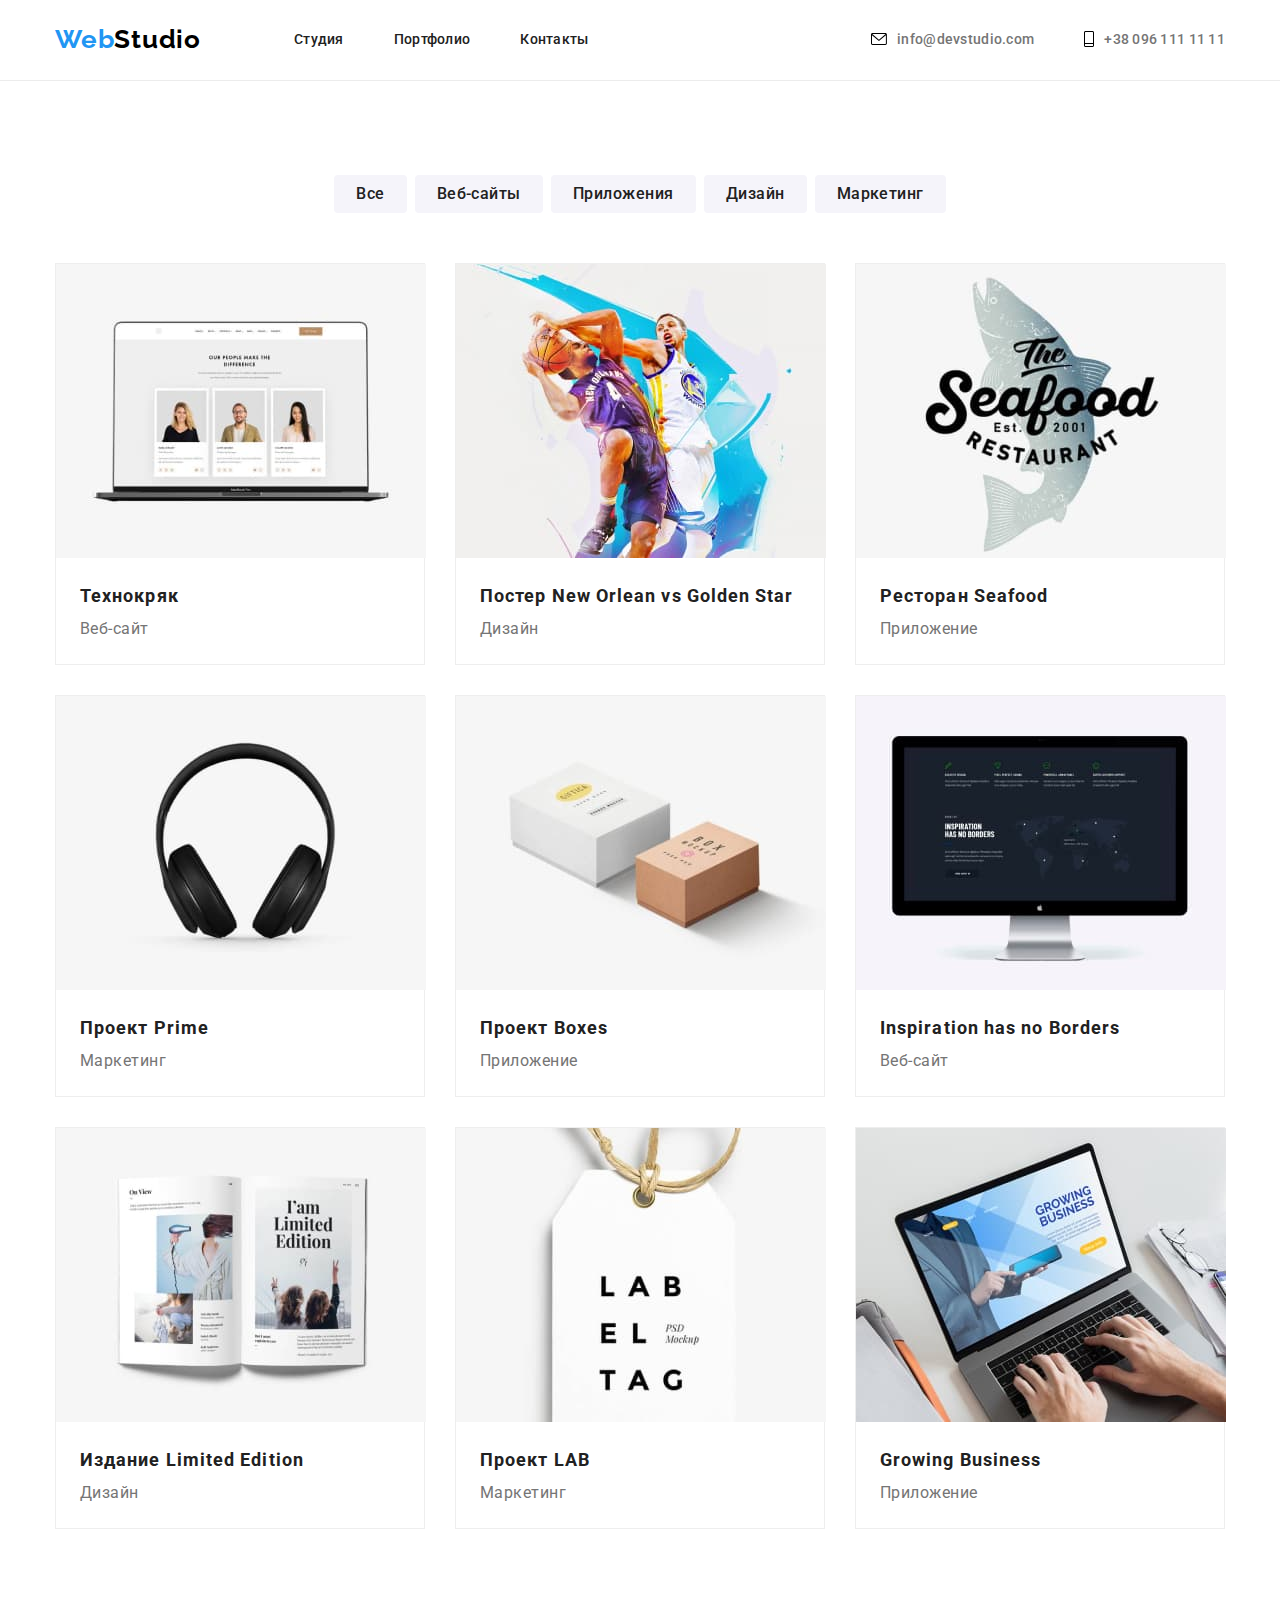
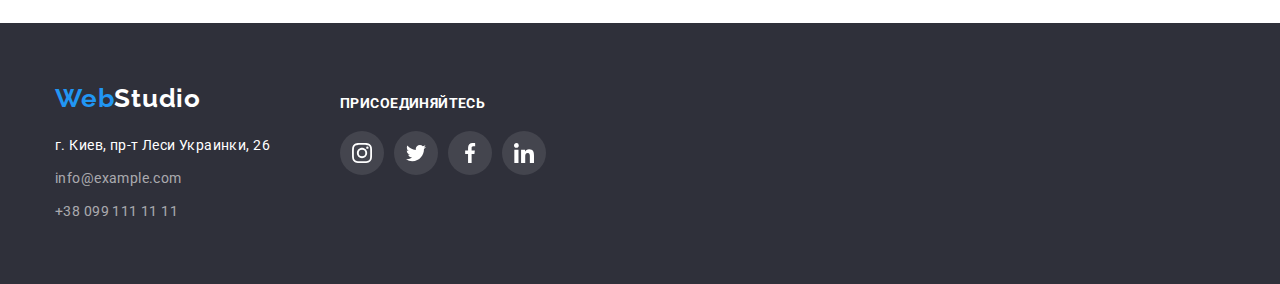
==== portfolio.html @ ef15be45 "проект" ====
<!DOCTYPE html>
<html lang="ru">
    <head>
        <meta charset="UTF-8">
    <meta name="viewport" content="width=device-width, initial-scale=1.0">
    <title>WebStudio</title>
    <link href="https://fonts.googleapis.com/css2?family=Raleway:wght@700&family=Roboto:wght@400;500;700;900&display=swap" rel="stylesheet">
    <link rel="stylesheet" href="https://cdnjs.cloudflare.com/ajax/libs/modern-normalize/1.0.0/modern-normalize.css"/>
    <link rel="stylesheet" href="./css/styles.css"/>
    </head>
<body>
    <!-- header -->
    <header class="header">
        <div class="conteiner">
            <nav class="navigation">
                <a class="header-logo link" href="./index.html" aria-label="логотип WebStudio"><span class="logo">Web</span>Studio</a>
                <ul class="navigation-list list">
                    <li class="navigation-list-item">
                        <a class="navigation-list-link link" href="./index.html">Студия</a>
                    </li>
                    <li class="navigation-list-item">
                        <a class="navigation-list-link link" href="./portfolio.html">Портфолио</a>
                    </li>
                    <li class="navigation-list-item">
                        <a class="navigation-list-link link" href="">Контакты</a>
                    </li>
                </ul>
            </nav>
            <address class="header-address address">
                <ul class="header-address-list list">
                    <li class="header-address-list-item">
                        <a class="header-address-list-link link" href="mailto:info@devstudio.com">
                            <div class="header-adress-link-conteiner">
                                <svg class="header-adress-link-mail-svg svg" width="16" height="12">
                                    <use href="./images/sprite.svg#mail"></use>
                                </svg>
                                info@devstudio.com</div></a>
                    </li>
                    <li class="header-address-list-item">
                        <a class="header-address-list-link link" href="tel:+380961111111">
                            <div  class="header-adress-link-conteiner">
                                <svg class="header-adress-link-phone-svg svg" width="10" height="16">
                                    <use href="./images/sprite.svg#phone"></use>
                                </svg>
                                +38 096 111 11 11</div></a>
                    </li>
                </ul>
            </address>
        </div>
    </header>
    <main>
        <!-- Portfolio -->
        <section class="portfolio">
            <div class="conteiner">
                <ul class="portfolio-navigation list">
                    <li class="portfolio-navigation-item">
                        <button class="portfolio-btn" type="button">
                            Все
                        </button>
                    </li>
                    <li class="portfolio-navigation-item">
                        <button class="portfolio-btn" type="button">
                            Веб-сайты
                        </button>
                    </li>
                    <li class="portfolio-navigation-item">
                        <button class="portfolio-btn" type="button">
                            Приложения
                        </button>
                    </li>
                    <li class="portfolio-navigation-item">
                        <button class="portfolio-btn" type="button">
                            Дизайн
                        </button>
                    </li>
                    <li class="portfolio-navigation-item">
                        <button class="portfolio-btn" type="button">
                            Маркетинг
                        </button>
                    </li>
                </ul>
                <ul class="portfolio-list list">
                    <li class="portfolio-list-item">
                        <a class="portfolio-list-link link" href="">
                            <img class="portfolio-list-img" src="./images/portfolio/portfolio-1.jpg" alt="Ноутбук">
                            <div class="portfolio-list-info">
                                <h3 class="portfolio-list-name">Технокряк</h3>
                                <p class="portfolio-list-work">Веб-сайт</p>
                            </div>
                            
                        </a>
                    </li>
                    <li class="portfolio-list-item">
                        <a class="portfolio-list-link link" href="">
                            <img class="portfolio-list-img" src="./images/portfolio/portfolio-2.jpg" alt="два баскетболиста">
                            <div class="portfolio-list-info">
                                <h3 class="portfolio-list-name">Постер New Orlean vs Golden Star</h3>
                                <p class="portfolio-list-work">Дизайн</p>
                            </div>
                           
                        </a>
                    </li>
                    <li class="portfolio-list-item">
                        <a class="portfolio-list-link link" href="">
                            <img class="portfolio-list-img" src="./images/portfolio/portfolio-3.jpg" alt="рыба с названием ресторана">
                            <div class="portfolio-list-info">
                                <h3 class="portfolio-list-name">Ресторан Seafood</h3>
                                <p class="portfolio-list-work">Приложение</p>
                            </div>
                            
                        </a>
                    </li>
                    <li class="portfolio-list-item">
                        <a class="portfolio-list-link link" href="">
                            <img class="portfolio-list-img" src="./images/portfolio/portfolio-4.jpg" alt="наушники">
                            <div class="portfolio-list-info">
                                <h3 class="portfolio-list-name">Проект Prime</h3>
                                <p class="portfolio-list-work">Маркетинг</p>
                            </div>
                            
                        </a>
                    </li>
                    <li class="portfolio-list-item">
                        <a class="portfolio-list-link link" href="">
                            <img class="portfolio-list-img" src="./images/portfolio/portfolio-5.jpg" alt="две коробочки">
                            <div class="portfolio-list-info">
                                <h3 class="portfolio-list-name">Проект Boxes</h3>
                                <p class="portfolio-list-work">Приложение</p>
                            </div>
                            
                        </a>
                    </li>
                    <li class="portfolio-list-item">
                        <a class="portfolio-list-link link" href="">
                            <img class="portfolio-list-img" src="./images/portfolio/portfolio-6.jpg" alt="монитор">
                            <div class="portfolio-list-info">
                                <h3 class="portfolio-list-name">Inspiration has no Borders</h3>
                                <p class="portfolio-list-work">Веб-сайт</p>
                            </div>
                           
                        </a>
                    </li>
                    <li class="portfolio-list-item">
                        <a class="portfolio-list-link link" href="">
                            <img class="portfolio-list-img" src="./images/portfolio/portfolio-7.jpg" alt="книга">
                            <div class="portfolio-list-info">
                                <h3 class="portfolio-list-name">Издание Limited Edition</h3>
                                <p class="portfolio-list-work">Дизайн</p>
                            </div>
                            
                        </a>
                    </li>
                    <li class="portfolio-list-item">
                        <a class="portfolio-list-link link" href="">
                            <img class="portfolio-list-img" src="./images/portfolio/portfolio-8.jpg" alt="подвеска с надписью">
                            <div class="portfolio-list-info">
                                <h3 class="portfolio-list-name">Проект LAB</h3>
                                <p class="portfolio-list-work">Маркетинг</p>
                            </div>
                            
                        </a>
                    </li>
                    <li class="portfolio-list-item">
                        <a class="portfolio-list-link link" href="">
                            <img class="portfolio-list-img" src="./images/portfolio/portfolio-9.jpg" alt="пользователь работает за ноутбуком">
                            <div class="portfolio-list-info">
                                <h3 class="portfolio-list-name">Growing Business</h3>
                                <p class="portfolio-list-work">Приложение</p>
                            </div>
              
                        </a>
                    </li>
                </ul>
    
    
            </div>
           
        </section>
    </main>
    <!-- footer -->
    <footer class="footer">
        <div class="conteiner">
            <div class="footer-logo-addres">
                <a class="footer-logo link" href="./index.html" aria-label="логотип WebStudio"><span class="logo">Web</span>Studio</a>
                <address class="footer-addres address">
                    <ul class="footer-list list">
                        <li class="footer-list-item">
                            <p class="footer-list-map">г. Киев, пр-т Леси Украинки, 26</p>
                        </li>
                        <li class="footer-list-item">
                            <a class="footer-list-link link" href="mailto:info@example.com">info@example.com</a>
                        </li>
                        <li class="footer-list-item">
                            <a class="footer-list-link link" href="tel:+380991111111">+38 099 111 11 11</a>
                        </li>
                    </ul>
                </address>
            </div>
           
            <div class="footer-social-icon">
                <h3 class="footer-social-icon-title">Присоединяйтесь</h3>
                <ul class="footer-social-icon-list list">
                    <li class="footer-social-icon-item">
                        <a class="footer-social-icon-link" href="https://www.instagram.com/">
                            <svg class="footer-social-icon-svg">
                                <use href="./images/sprite.svg#instagram"></use>
                            </svg>
                        </a>
                    </li>
                    <li class="footer-social-icon-item">
                        <a class="footer-social-icon-link" href="https://twitter.com/">
                            <svg class="footer-social-icon-svg">
                                <use href="./images/sprite.svg#twitter"></use>
                            </svg>
                        </a>
                    </li>
                    <li class="footer-social-icon-item">
                        <a class="footer-social-icon-link" href="https://facebook.com/">
                            <svg class="footer-social-icon-svg">
                                <use href="./images/sprite.svg#facebook"></use>
                            </svg>
                        </a>
                    </li>
                    <li class="footer-social-icon-item">
                        <a class="footer-social-icon-link" href="https://www.linkedin.com/">
                            <svg class="footer-social-icon-svg">
                                <use href="./images/sprite.svg#linkedin"></use>
                            </svg>
                        </a>
                    </li>
                </ul>

            </div>
        </div>
   
    </footer>
</body>
</html>
---- css/styles.css ----
*,
*::before,
*::after{
    margin:0;
    padding:0;
}
:root{
    --primary-text-color: #757575;
    --title-text-color: #212121;
    --accent-color: #2196F3;
    --main-font: "Roboto";
    --logo-font: "Raleway";
}
img{
    display: block;
}
body{
    font-family: var(--main-font), sans-serif;
    font-style: normal;
}
.link{
    text-decoration: none;
}
.list{
    list-style: none;
}
.address{
    font-style: normal;
}
.conteiner{
    width: 1200px;
    padding: 0px 15px;
    margin:0 auto;
}
/* <!------- Header ------> */
.header{
    padding-top: 24px;
    padding-bottom: 25px;
}
.header .conteiner{
    display: flex;
    align-items: center;
}
.navigation{
    display: flex;
    align-items: center;
}
.navigation-list{
    display: flex;
}
.header-logo{
font-family: var(--logo-font);
font-weight: 700;
font-size: 26px;
line-height: 1.192;
letter-spacing: 0.03em;
color: #000000;

margin-right: 93px;
}
.logo{
    color: var(--accent-color);
}
.navigation-list-item:not(:last-child){
    margin-right: 50px;
}
.navigation-list-link{
font-weight: 500;
font-size: 14px;
line-height: 1.143;
letter-spacing: 0.02em;
color: var(--title-text-color);
}
.navigation-list-link:hover,
.navigation-list-link:focus,
.header-address-list-link:hover,
.header-address-list-link:focus{
    color: var(--accent-color);
}
.header-address-list-link:hover .svg,
.header-address-list-link:focus .svg{
    fill: var(--accent-color);
}
.header-address{
    margin-left: auto;
}
.header-address-list{
    display: flex;
}
.header-address-list-item:not(:last-child){
margin-right: 50px;
}
.header-adress-link-conteiner{
    display: flex;
    align-items: center;
}
.header-address-list-link{
font-weight: 500;
font-size: 14px;
line-height: 1.143;
letter-spacing: 0.02em;
color: var(--primary-text-color);
}
.svg{
    margin-right: 10px;
}
/* <!------- End Header ------>  */
/* <!------- Hero ------>  */
.hero{
    background-color: #2F303A;
    background-image: linear-gradient(rgba(47, 48, 58, 0.4),rgba(47, 48, 58, 0.4)),url(../images/hero/bg.jpg);
    padding: 200px 0px;

}
.hero .conteiner{
    display: flex;
    flex-direction: column;
}
.hero-title{
font-weight: 900;
font-size: 44px;
line-height: 1.364;
text-align: center;
letter-spacing: 0.06em;
text-transform: uppercase;
color: #ffffff ;
}
.modal-btn{
padding: 8px 28px;
margin-top: 30px;

font-family: var(--main-font);
font-style: normal;
font-weight: 700;
font-size: 16px;
line-height: 1.875;
align-self: center;
text-align: center;
letter-spacing: 0.06em;
color: #ffffff;

min-width: 200px;
height: 50px;
background-color: var(--accent-color);

box-shadow: 0px 4px 4px rgba(0, 0, 0, 0.15);
border-radius: 4px;
}
/* <!-------End Hero ------>  */
/* <!------- Advantages ------>  */
.advantages{
    padding:94px 0;
}
.advantages-list{
    display: flex;
}
.advantages-list-item{
    width: 270px;
}
.advantages-list-item:not(:last-child){
margin-right: 30px;
}
.advantages-list-item::before{
    content:"";
    display: block;
    width: 100%;
    height: 120px;
    background-repeat: no-repeat;
    background-position: center;
    background-color: #F5F4FA;
    border-radius: 4px;
    margin-bottom: 30px;
}
.item-one::before{
    background-image: url(../images/advantages/advantages1.svg);
}
.item-two::before{
    background-image: url(../images/advantages/advantages2.svg);
}
.item-three::before{
    background-image: url(../images/advantages/advantages3.svg);
}
.item-four::before{
    background-image: url(../images/advantages/advantages4.svg);
}
.advantages-list-title{
font-weight: 700;
font-size: 14px;
line-height: 1.143;
letter-spacing: 0.03em;
text-transform: uppercase;
color: var(--title-text-color);
}
.advantages-list-about{
margin-top: 10px;
font-weight: 400;
font-size: 14px;
line-height: 1.714;
letter-spacing: 0.03em;
color: var(--primary-text-color);

}
/* <!------- End Advantages ------>  */

/* <!------- Our-work ------>  */
.our-work{
    padding-bottom: 86px;
}
.our-work-title{
font-weight: 700;
font-size: 36px;
line-height: 1.167;
text-align: center;
letter-spacing: 0.03em;
color: var(--title-text-color);

margin-bottom: 50px;
}
.our-work-list{
    display: flex;
}
.our-work-item:not(:last-child){
margin-right: 30px;
}
/* <!------- End Our-work ------>  */
/* <!------- Our-team ------>  */
.our-team{
    padding-bottom: 86px;
    padding-top: 102px;
    background-color: #F5F4FA;
}
.our-team-title{
font-weight: 700;
font-size: 36px;
line-height: 1.167;
text-align: center;
letter-spacing: 0.03em;
color: var(--title-text-color);

margin-bottom: 50px;
}
.our-team-list{
    display: flex;
}
.our-team-list-item{
box-shadow: 0px 1px 3px rgba(0, 0, 0, 0.12), 0px 1px 1px rgba(0, 0, 0, 0.14), 0px 2px 1px rgba(0, 0, 0, 0.2);
border-radius: 0px 0px 4px 4px;
    
}
.our-team-list-item:not(:last-child){
    margin-right: 30px;
}
.our-team-info{
    padding: 30px 32px;
    background-color: #fff;
}
.our-team-list-name{
font-weight: 500;
font-size: 16px;
line-height: 1.188;
text-align: center;
letter-spacing: 0.03em;

color: var(--title-text-color);

margin-bottom: 10px;

}
.our-team-list-position{
font-weight: 400;
font-size: 16px;
line-height: 1.188;
text-align: center;
letter-spacing: 0.03em;
margin-bottom: 16px;

color: var(--primary-text-color);

}
.our-team-social-icon-link{
    display: flex;
    justify-content: center;
    align-items: center;
    width: 44px;
    height:44px;
    border-radius: 50%;
   
}
.our-team-social-icon-list{
    display: flex;
    justify-content: space-between;
}
  .social-icon{
      width: 20px;
      height: 20px;
      fill: #AFB1B8;
  }
  .our-team-social-icon-link:hover,
  .our-team-social-icon-link:focus{
      background-color: var(--accent-color);
  }
  .our-team-social-icon-link:hover .social-icon,
  .our-team-social-icon-link:focus .social-icon{
      fill: #fff;
  }

 /* <!------- End Our-team ------>  */

  /* <!------- Client ------>  */
.client{
    padding: 94px 0px;
}
.client-title{
font-weight: 700;
font-size: 36px;
line-height: 1.167;
text-align: center;
letter-spacing: 0.03em;
margin-bottom: 50px;
color: var(--title-text-color);

}
.client-list{
    display:flex;
    justify-content: space-between;
}
.client-item-link{
    display: flex;
    justify-content: center;
    align-items: center;
    border: 1px solid #AFB1B8;
    border-radius: 4px;
    width: 170px;
    height: 90px;
}
.client-item-link:hover,
.client-item-link:focus{
    border: 1px solid var(--accent-color);
}
.client-item-link:hover .client-item-svg,
.client-item-link:focus .client-item-svg{
fill: var(--accent-color);
}

  /* <!------- End Client ------>  */
  /* <!------- Portfolio ------>  */
  .portfolio{
      padding: 94px 0px;
      border-top: 1px solid #ECECEC;
      /* background-color: #E5E5E5;; */
  }
  .portfolio-navigation{
      display:flex;
      justify-content: center;
      margin-bottom: 50px;
  }
  .portfolio-navigation-item:not(:last-child){
      margin-right: 8px;

  }
 .portfolio-btn{
    padding: 6px 22px;
    font-family: Roboto;
    font-style: normal;
    font-weight: 500;
    font-size: 16px;
    line-height: 1.625;
    text-align: center;
    letter-spacing: 0.03em;
    color: var(--title-text-color);

    /* min-width: 145px;
    height: 38px; */
    background-color: #F5F4FA;
    border-radius: 4px;
    border: none;
 }
 .portfolio-btn:hover,
 .portfolio-btn:focus{
     color: #ffffff;
     background-color: var(--accent-color);

 }
 .portfolio-list{
     display: flex;
     flex-wrap: wrap;
 }
 .portfolio-list-item{
     width: 370px;
     background-color: #FFFFFF;
    border: 1px solid #EEEEEE;
    box-sizing: border-box;
 }
 .portfolio-list-item:hover{
    box-shadow: 0px 1px 1px rgba(0, 0, 0, 0.12), 0px 4px 4px rgba(0, 0, 0, 0.06), 1px 4px 6px rgba(0, 0, 0, 0.16);
 }
 .portfolio-list-item:nth-child(-n+6){
     margin-bottom: 30px;
 }
 .portfolio-list-item:not(:nth-child(3n)){
     margin-right: 30px;
 }
 .portfolio-list-info{
     width: 100%;
     padding: 20px 24px;
 }
 .portfolio-list-name{
    font-weight: 700;
    font-size: 18px;
    line-height: 2;
    letter-spacing: 0.06em;
    color: var(--title-text-color);
 }
 .portfolio-list-work{
    font-weight: 400;
    font-size: 16px;
    line-height: 1.875;
    letter-spacing: 0.03em;
    color: var(--primary-text-color);
      
 }
   /* <!------- End Portfolio ------>  */
 /* <!------- Footer ------>  */
 .footer{
     background-color: #2F303A;
     padding: 60px 0px;
 }
.footer .conteiner{
    display: flex;
}
.footer-logo{
font-family: var(--logo-font);
font-style: normal;
font-weight: 700;
font-size: 26px;
line-height: 1.192;
letter-spacing: 0.03em;
color: white;
}
.footer-list{
    display: flex;
    flex-direction: column;
    margin-top:20px
}
.footer-list-item:not(:last-child){
margin-bottom: 9px;
}
.footer-list-map{
font-weight: 400;
font-size: 14px;
line-height: 1.714;
letter-spacing: 0.03em;
color:#ffffff;

}
.footer-list-link{
font-weight: 400;
font-size: 14px;
line-height: 1.714;
letter-spacing: 0.03em;
color: rgba(255, 255, 255, 0.6);

}
.footer-social-icon{
    margin-top: 12px;
    margin-left: 70px;
}
.footer-social-icon-list{
    display: flex;
}
.footer-social-icon-title{
font-weight: 700;
font-size: 14px;
line-height: 1.143;
letter-spacing: 0.03em;
text-transform: uppercase;

color: #FFFFFF;
margin-bottom: 20px;
}
.footer-social-icon-link{
    display: flex;
    justify-content: center;
    align-items: center;
    width: 44px;
    height: 44px;
    border-radius: 50%;
    background-color: rgba(255, 255, 255, 0.1);
}
.footer-social-icon-item:not(:last-child){
    margin-right: 10px;
}
.footer-social-icon-svg{
    width: 20px;
    height: 20px;
    fill: #fff;
}
.footer-social-icon-link:hover,
.footer-social-icon-link:focus{
    background-color:var(--accent-color);
}
 /* <!------- End Footer ------>  */
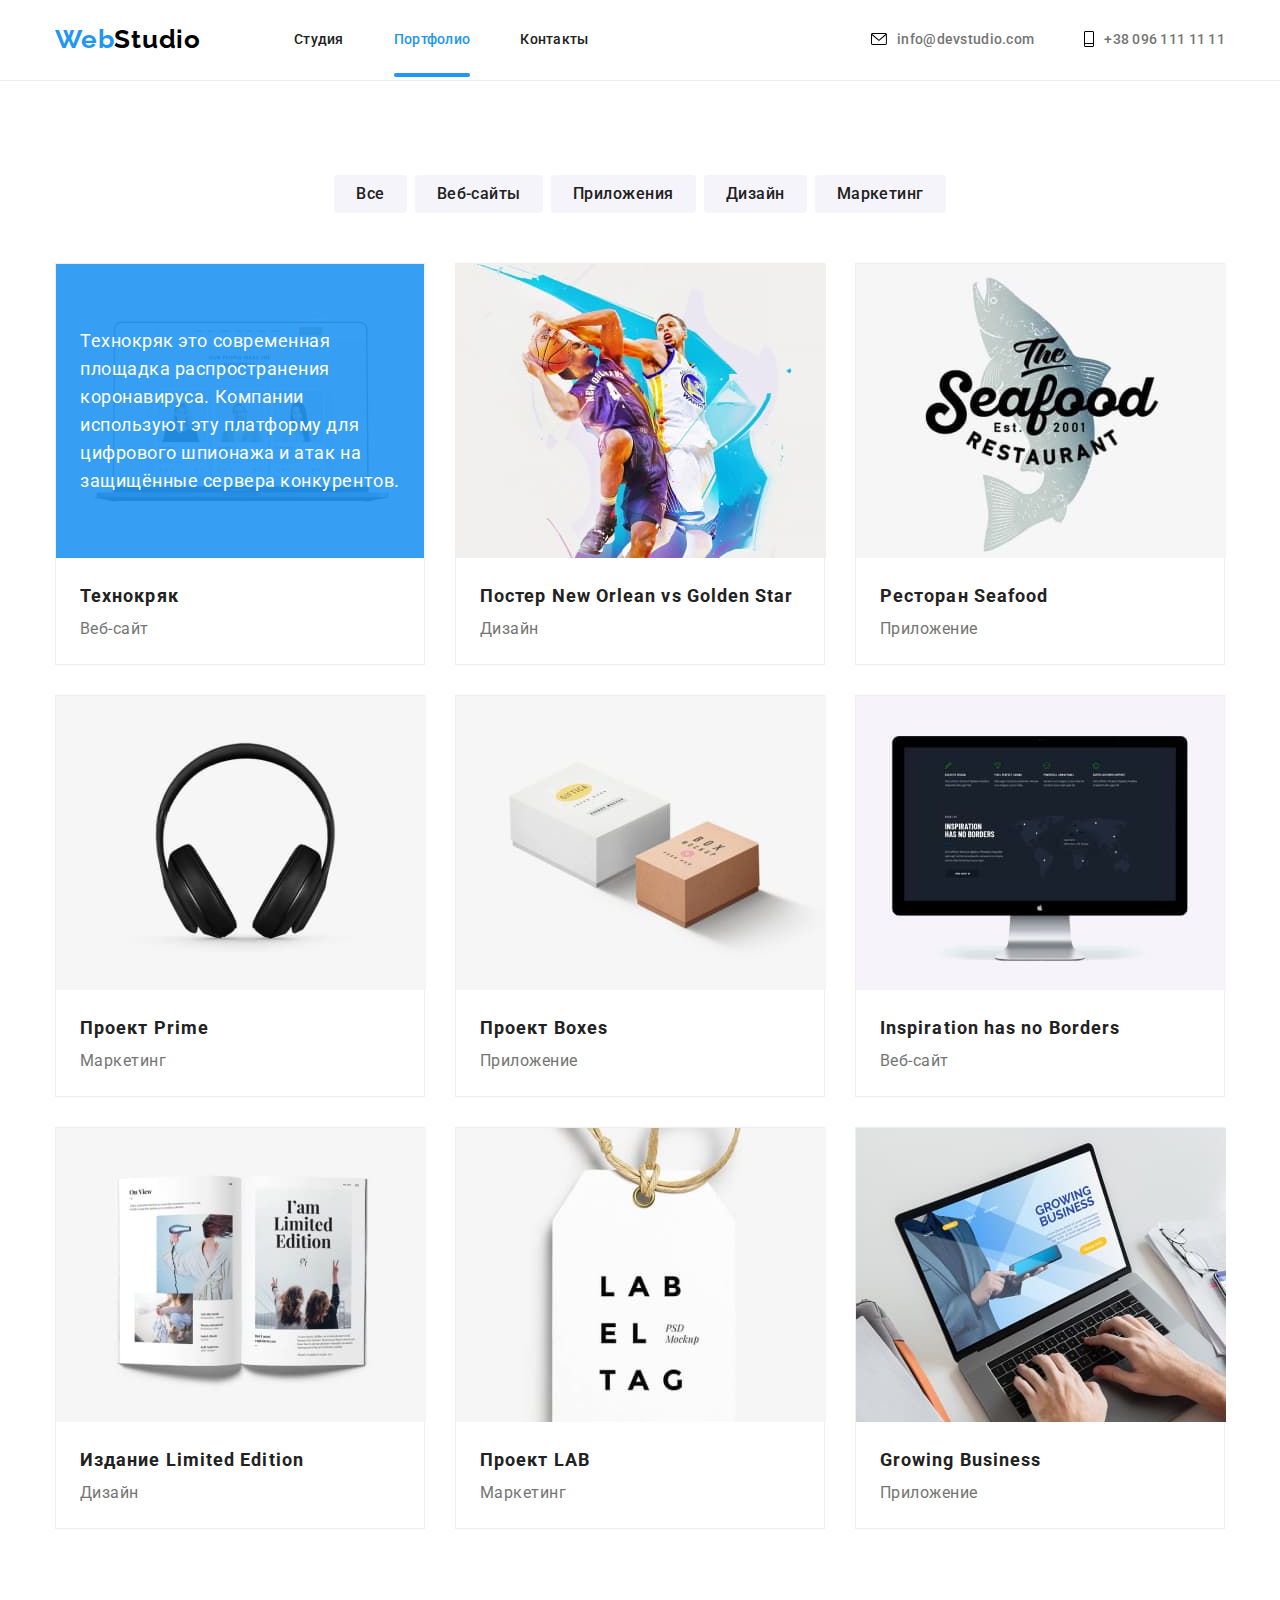
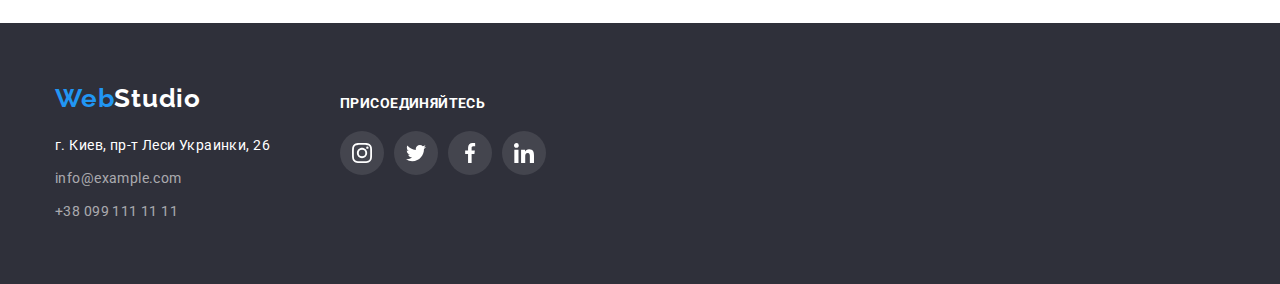
==== commit 07b27485: "первый вебинар" ====
--- a/portfolio.html
+++ b/portfolio.html
@@ -19,7 +19,7 @@
                         <a class="navigation-list-link link" href="./index.html">Студия</a>
                     </li>
                     <li class="navigation-list-item">
-                        <a class="navigation-list-link link" href="./portfolio.html">Портфолио</a>
+                        <a class="navigation-list-link link current" href="./portfolio.html">Портфолио</a>
                     </li>
                     <li class="navigation-list-item">
                         <a class="navigation-list-link link" href="">Контакты</a>
@@ -82,7 +82,11 @@
                 <ul class="portfolio-list list">
                     <li class="portfolio-list-item">
                         <a class="portfolio-list-link link" href="">
-                            <img class="portfolio-list-img" src="./images/portfolio/portfolio-1.jpg" alt="Ноутбук">
+                            <div class="portfolio-overlay">
+                                <img class="portfolio-list-img" src="./images/portfolio/portfolio-1.jpg" alt="Ноутбук">
+                                <p class="portfolio-overlay-text">Технокряк это современная площадка распространения коронавируса. Компании используют эту платформу для цифрового шпионажа и атак на защищённые сервера конкурентов.</p>
+                            </div>
+                            
                             <div class="portfolio-list-info">
                                 <h3 class="portfolio-list-name">Технокряк</h3>
                                 <p class="portfolio-list-work">Веб-сайт</p>
--- a/css/styles.css
+++ b/css/styles.css
@@ -65,6 +65,7 @@
     margin-right: 50px;
 }
 .navigation-list-link{
+position: relative;
 font-weight: 500;
 font-size: 14px;
 line-height: 1.143;
@@ -80,6 +81,19 @@
 .header-address-list-link:hover .svg,
 .header-address-list-link:focus .svg{
     fill: var(--accent-color);
+}
+.current{
+    color: var(--accent-color);
+}
+.current::after{
+    display: block;
+    position: absolute;
+    bottom: -30px;
+    content: "";
+    width: 100%;
+    height: 4px;
+    background-color: var(--accent-color);
+    border-radius: 2px
 }
 .header-address{
     margin-left: auto;
@@ -221,6 +235,24 @@
 }
 .our-work-item:not(:last-child){
 margin-right: 30px;
+}
+.our-work-item-box{
+    position: relative;
+}
+.our-work-item-title{
+position: absolute;
+left: 0px;
+bottom: 0px;
+width: 100%;
+font-weight: 700;
+font-size: 14px;
+line-height: 1.143;
+text-align: center;
+letter-spacing: 0.03em;
+text-transform: uppercase;
+padding: 27px 0px;
+background-color: rgba(47, 48, 58, 0.8);
+color: #fff;
 }
 /* <!------- End Our-work ------>  */
 /* <!------- Our-team ------>  */
@@ -400,6 +432,25 @@
  .portfolio-list-item:not(:nth-child(3n)){
      margin-right: 30px;
  }
+ .portfolio-overlay{
+     position: relative;
+ }
+ .portfolio-overlay-text{
+     position: absolute;
+     left: 0px;
+     top: 0px;
+     padding: 63px 24px;
+     width: 100%;
+     height: 100%;
+     background-color: rgba(33, 150, 243, 0.9);
+
+    
+     font-weight: 400;
+     font-size: 18px;
+     line-height: 1.556;
+     letter-spacing: 0.03em;
+     color: #FFFFFF;
+    }
  .portfolio-list-info{
      width: 100%;
      padding: 20px 24px;
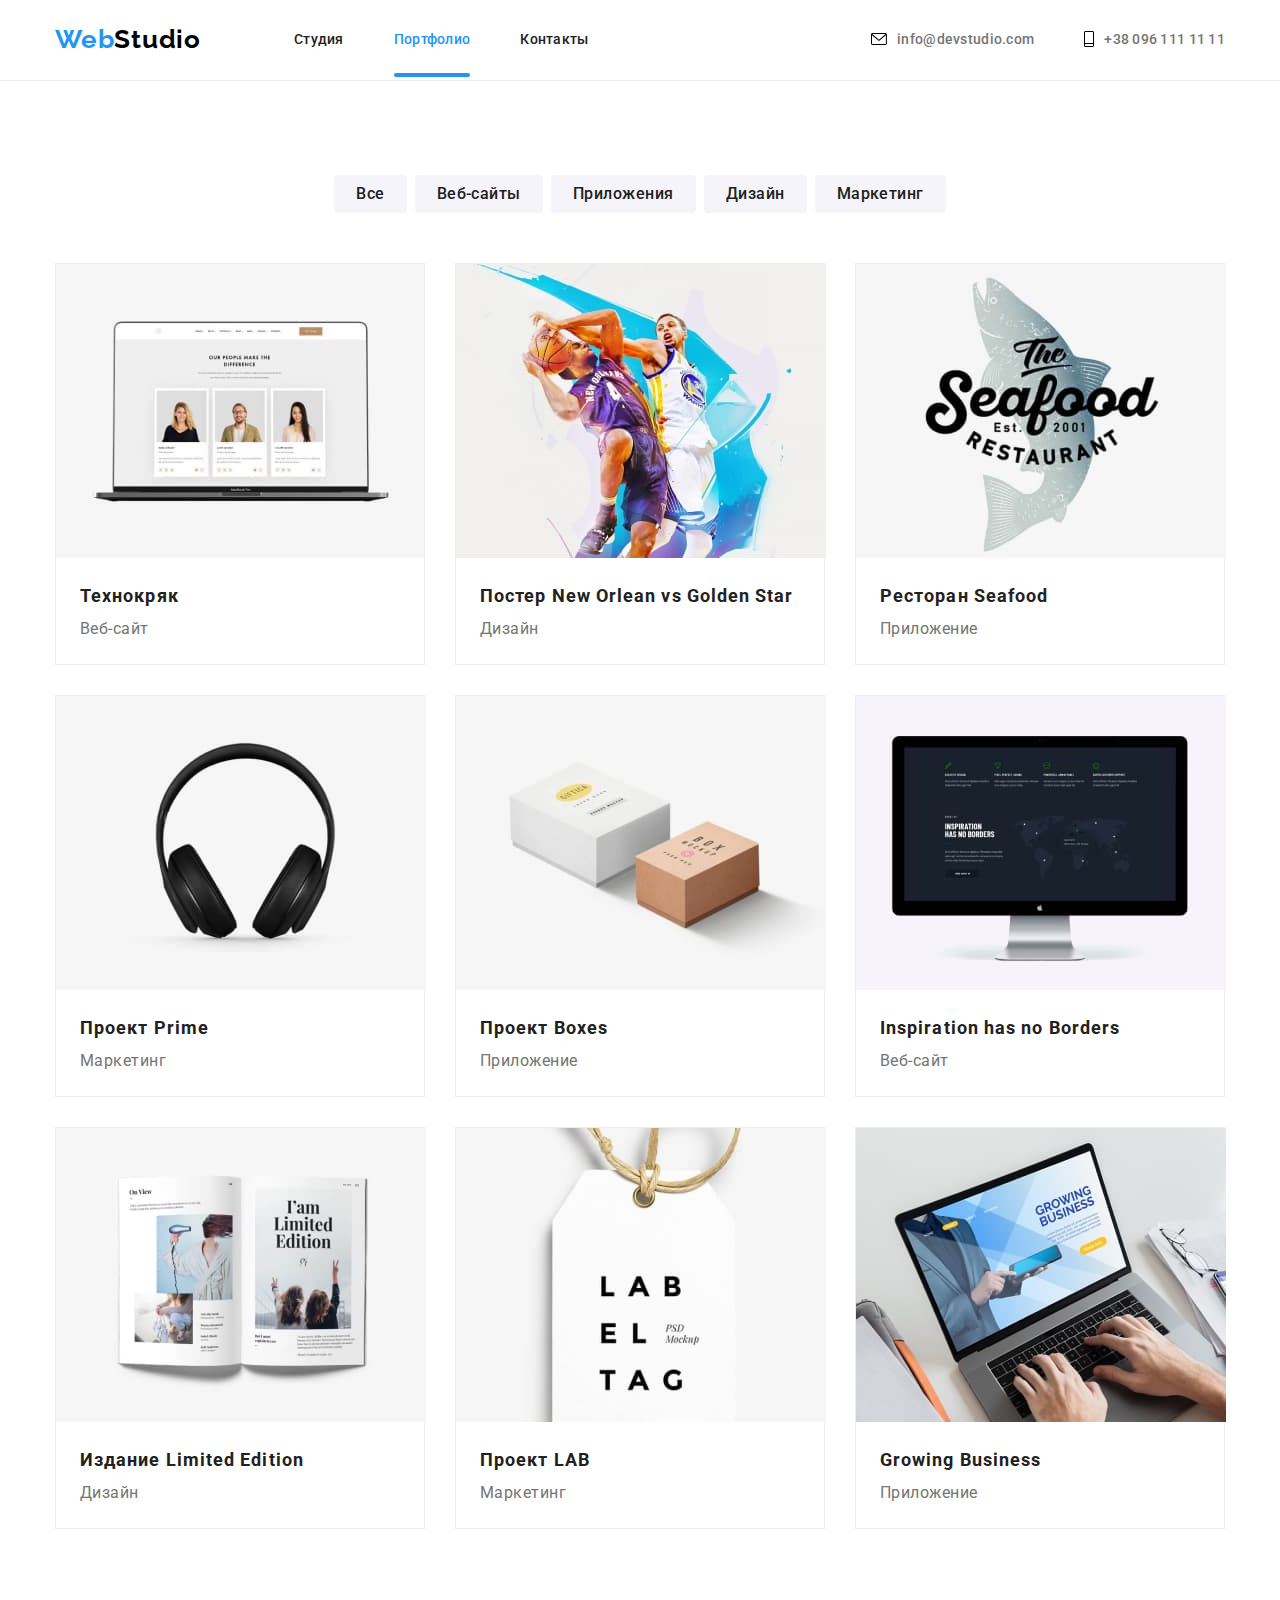
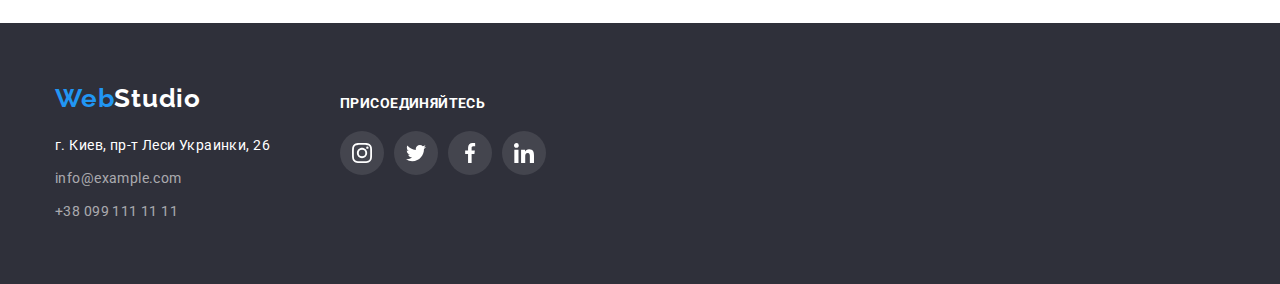
==== commit 61006b24: "Дз5" ====
--- a/portfolio.html
+++ b/portfolio.html
@@ -80,7 +80,7 @@
                     </li>
                 </ul>
                 <ul class="portfolio-list list">
-                    <li class="portfolio-list-item">
+                    <li class="portfolio-list-item tehno">
                         <a class="portfolio-list-link link" href="">
                             <div class="portfolio-overlay">
                                 <img class="portfolio-list-img" src="./images/portfolio/portfolio-1.jpg" alt="Ноутбук">
@@ -238,5 +238,6 @@
         </div>
    
     </footer>
+    
 </body>
 </html>--- a/css/styles.css
+++ b/css/styles.css
@@ -71,6 +71,9 @@
 line-height: 1.143;
 letter-spacing: 0.02em;
 color: var(--title-text-color);
+transition-property: color;
+transition-duration: 250ms;
+transition-timing-function: cubic-bezier (0.4, 0, 0.2, 1);
 }
 .navigation-list-link:hover,
 .navigation-list-link:focus,
@@ -114,9 +117,15 @@
 line-height: 1.143;
 letter-spacing: 0.02em;
 color: var(--primary-text-color);
+transition-property: color;
+transition-duration: 250ms;
+transition-timing-function: cubic-bezier (0.4, 0, 0.2, 1);
 }
 .svg{
     margin-right: 10px;
+    transition-property: fill;
+    transition-duration: 250ms;
+    transition-timing-function: cubic-bezier (0.4, 0, 0.2, 1);
 }
 /* <!------- End Header ------>  */
 /* <!------- Hero ------>  */
@@ -316,6 +325,9 @@
     width: 44px;
     height:44px;
     border-radius: 50%;
+    transition-property: background-color;
+    transition-duration: 250ms;
+    transition-timing-function: cubic-bezier (0.4, 0, 0.2, 1);
    
 }
 .our-team-social-icon-list{
@@ -326,6 +338,9 @@
       width: 20px;
       height: 20px;
       fill: #AFB1B8;
+      transition-property: fill;
+      transition-duration: 250ms;
+      transition-timing-function: cubic-bezier (0.4, 0, 0.2, 1);
   }
   .our-team-social-icon-link:hover,
   .our-team-social-icon-link:focus{
@@ -364,6 +379,14 @@
     border-radius: 4px;
     width: 170px;
     height: 90px;
+    transition-property: border;
+    transition-duration: 250ms;
+    transition-timing-function: cubic-bezier (0.4, 0, 0.2, 1);
+}
+.client-item-svg{
+    transition-property: fill;
+    transition-duration: 250ms;
+    transition-timing-function: cubic-bezier (0.4, 0, 0.2, 1);
 }
 .client-item-link:hover,
 .client-item-link:focus{
@@ -406,6 +429,9 @@
     background-color: #F5F4FA;
     border-radius: 4px;
     border: none;
+    transition-property: color, background-color;
+    transition-duration: 250ms;
+    transition-timing-function: cubic-bezier (0.4, 0, 0.2, 1);
  }
  .portfolio-btn:hover,
  .portfolio-btn:focus{
@@ -422,6 +448,9 @@
      background-color: #FFFFFF;
     border: 1px solid #EEEEEE;
     box-sizing: border-box;
+    transition-property: box-shadow;
+    transition-duration: 250ms;
+    transition-timing-function: cubic-bezier (0.4, 0, 0.2, 1);
  }
  .portfolio-list-item:hover{
     box-shadow: 0px 1px 1px rgba(0, 0, 0, 0.12), 0px 4px 4px rgba(0, 0, 0, 0.06), 1px 4px 6px rgba(0, 0, 0, 0.16);
@@ -434,6 +463,7 @@
  }
  .portfolio-overlay{
      position: relative;
+     overflow: hidden;
  }
  .portfolio-overlay-text{
      position: absolute;
@@ -450,7 +480,17 @@
      line-height: 1.556;
      letter-spacing: 0.03em;
      color: #FFFFFF;
+
+     transition-property: transform;
+     transition-duration: 250ms;
+     transition-timing-function: cubic-bezier (0.4, 0, 0.2, 1);
+     transform: translateY(100%);
     }
+    .tehno:hover .portfolio-overlay-text{
+      
+        transform: translateY(0);
+    }
+
  .portfolio-list-info{
      width: 100%;
      padding: 20px 24px;
@@ -537,6 +577,9 @@
     height: 44px;
     border-radius: 50%;
     background-color: rgba(255, 255, 255, 0.1);
+    transition-property: background-color;
+    transition-duration: 250ms;
+    transition-timing-function: cubic-bezier (0.4, 0, 0.2, 1);
 }
 .footer-social-icon-item:not(:last-child){
     margin-right: 10px;
@@ -550,4 +593,48 @@
 .footer-social-icon-link:focus{
     background-color:var(--accent-color);
 }
- /* <!------- End Footer ------>  */+ /* <!------- End Footer ------>  */
+ /* <!------- Modal ------>  */
+ .backdrop{
+     position:fixed;
+     width: 100%;
+     height: 100%;
+     background-color: rgba(0, 0, 0, 0.2);
+     top: 0;
+     left: 0;
+     transition-property: all;
+    transition-duration: 250ms;
+    transition-timing-function: cubic-bezier (0.4, 0, 0.2, 1);
+ }
+ .modal{
+     position: absolute;
+     top: 50%;
+     left: 50%;
+     transform: translate(-50%,-50%);
+     width: 528px;
+     height: 581px;
+     background-color: #FFFFFF;
+    box-shadow: 0px 1px 3px rgba(0, 0, 0, 0.12), 0px 1px 1px rgba(0, 0, 0, 0.14), 0px 2px 1px rgba(0, 0, 0, 0.2);
+    border-radius: 4px;
+
+ }
+ .close-btn{
+     position: absolute;
+     top: 8px;
+     right: 8px;
+    display: flex;
+    justify-content: center;
+    align-items: center;
+    width: 30px;
+    height: 30px;
+      
+    background: #FFFFFF;
+    border: 1px solid rgba(0, 0, 0, 0.1);
+    border-radius: 50%;
+ }
+ .is-hidden{
+     opacity: 0;
+     visibility: hidden;
+     pointer-events: none;
+ }
+ /* <!------- End Modal ------>  */